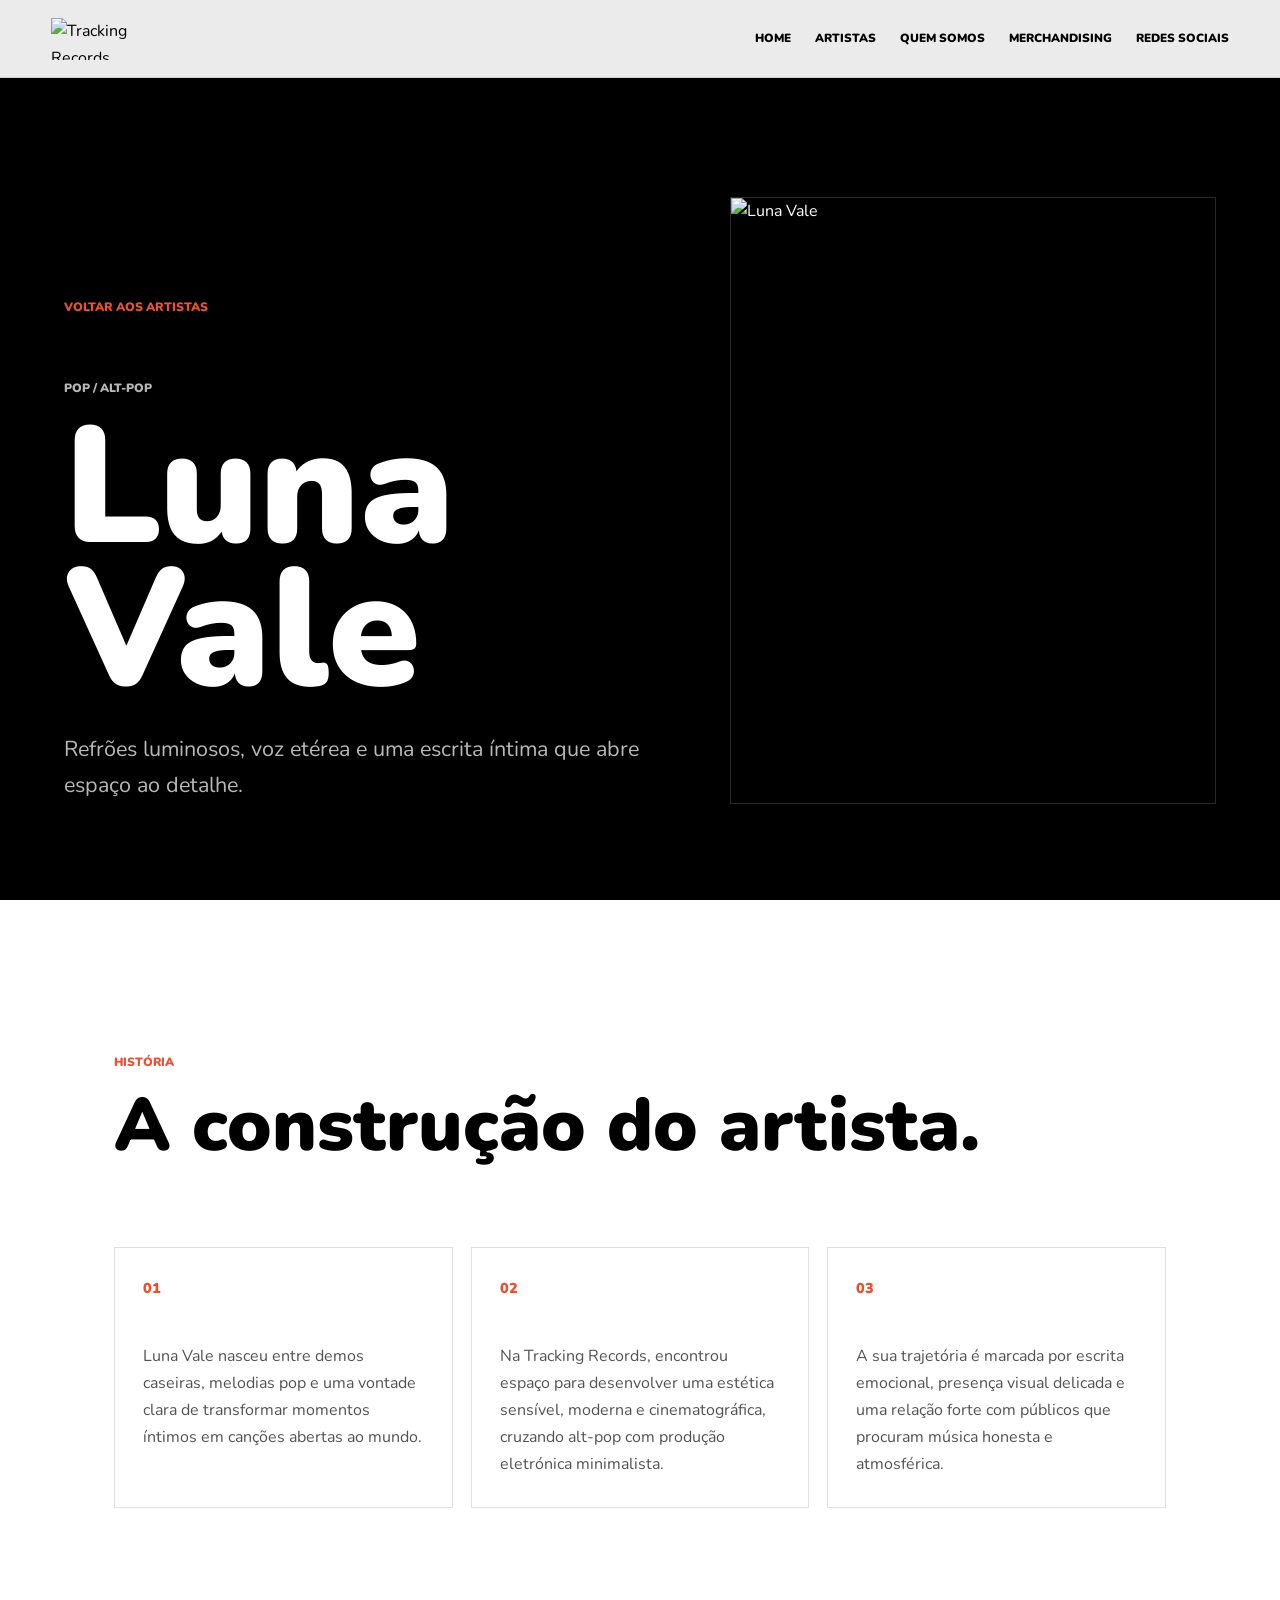
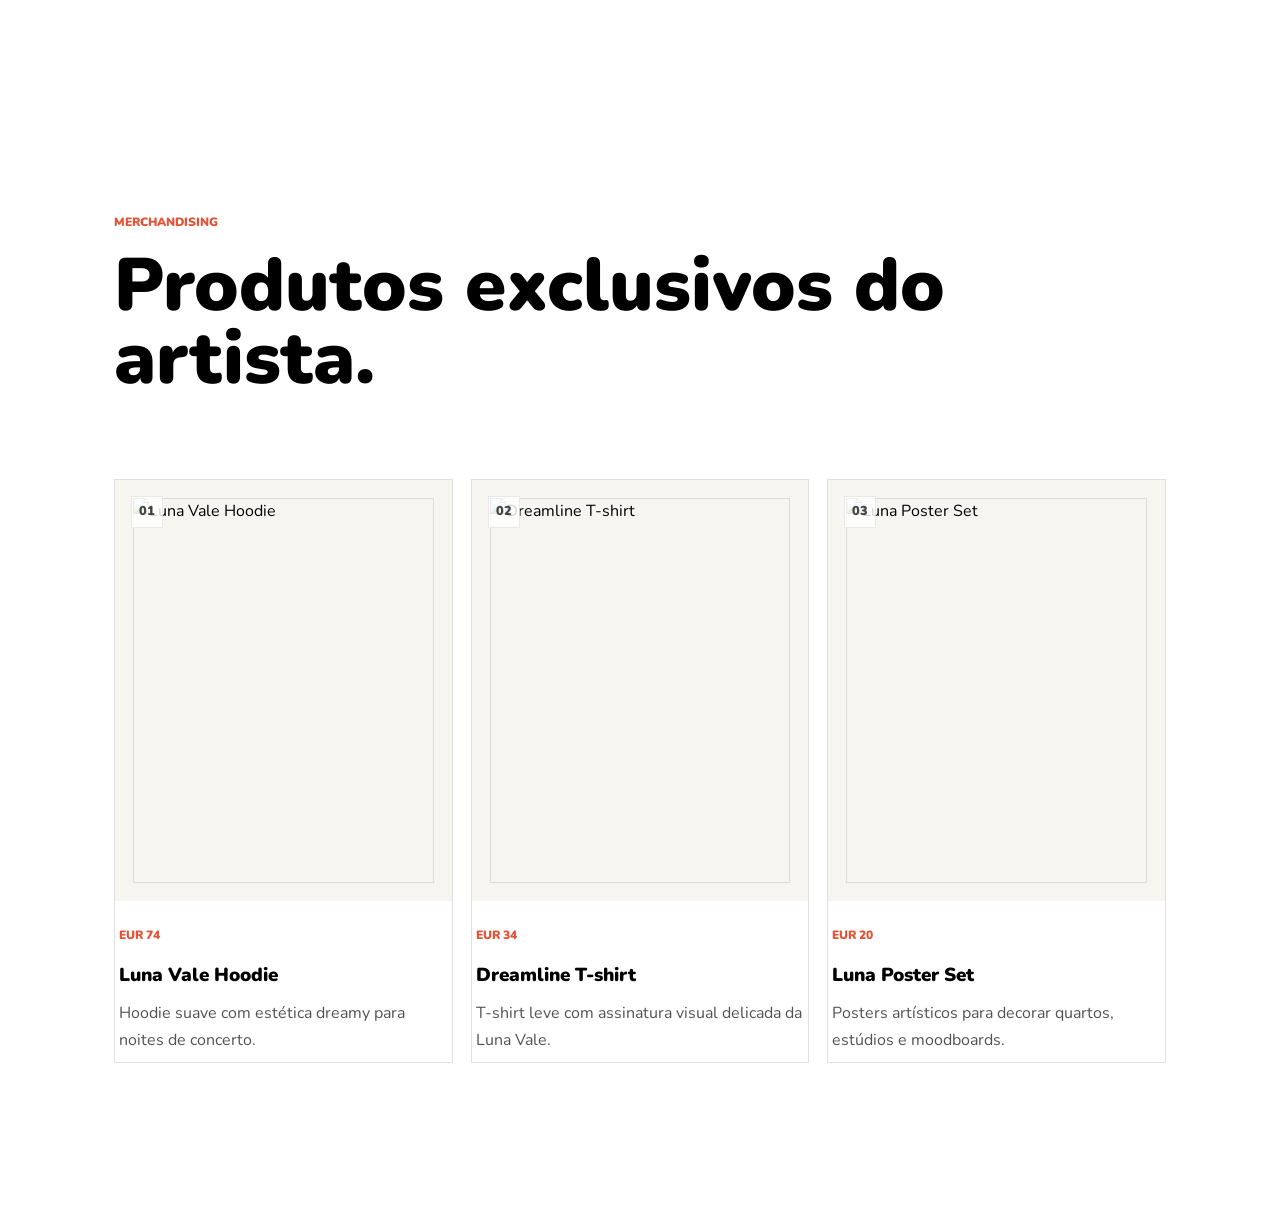
==== artist.html @ 0f78226b "Add files via upload" ====
<!DOCTYPE html>
<html lang="pt-PT">
  <head>
    <meta charset="UTF-8" />
    <meta name="viewport" content="width=device-width, initial-scale=1.0" />
    <meta
      name="description"
      content="Página de artista da Tracking Records com história e merchandising."
    />
    <title>Artista | Tracking Records</title>
    <link rel="preconnect" href="https://fonts.googleapis.com" />
    <link rel="preconnect" href="https://fonts.gstatic.com" crossorigin />
    <link
      href="https://fonts.googleapis.com/css2?family=Nunito:wght@300;400;500;600;700;800;900&display=swap"
      rel="stylesheet"
    />
    <link rel="stylesheet" href="style.css" />
  </head>
  <body>
    <header class="site-header" data-header>
      <a class="brand-mark" href="index.html#home" aria-label="Tracking Records - Home">
        <img src="assets/logo-tracking-records.svg" alt="Tracking Records" />
      </a>

      <button class="menu-toggle" type="button" aria-label="Abrir menu" data-menu-toggle>
        <span></span>
        <span></span>
      </button>

      <nav class="main-nav" aria-label="Navegação principal" data-nav>
        <a href="index.html#home">Home</a>
        <a href="index.html#artistas">Artistas</a>
        <a href="index.html#quem-somos">Quem Somos</a>
        <a href="index.html#merchandising">Merchandising</a>
        <a href="index.html#redes">Redes Sociais</a>
      </nav>
    </header>

    <main class="artist-page">
      <section class="artist-detail-hero section-dark">
        <div class="artist-detail-copy reveal">
          <a class="back-link" href="index.html#artistas">Voltar aos artistas</a>
          <p class="eyebrow" data-artist-genre></p>
          <h1 data-artist-name></h1>
          <p class="artist-detail-bio" data-artist-bio></p>
        </div>
        <div class="artist-detail-visual reveal">
          <img data-artist-image alt="" />
        </div>
      </section>

      <section class="content-section artist-story-section">
        <div class="section-heading reveal">
          <p class="eyebrow">História</p>
          <h2>A construção do artista.</h2>
        </div>
        <div class="artist-story" data-artist-story></div>
      </section>

      <section class="content-section artist-products-section">
        <div class="section-heading reveal">
          <p class="eyebrow">Merchandising</p>
          <h2>Produtos exclusivos do artista.</h2>
        </div>
        <div class="artist-products-grid" data-artist-products></div>
      </section>
    </main>

    <script src="artist-data.js"></script>
    <script src="artist-page.js"></script>
  </body>
</html>
---- style.css ----
:root {
  --black: #000000;
  --white: #ffffff;
  --terracotta: #e35336;
  --ink-soft: rgba(0, 0, 0, 0.68);
  --white-soft: rgba(255, 255, 255, 0.72);
  --line-dark: rgba(0, 0, 0, 0.12);
  --line-light: rgba(255, 255, 255, 0.16);
  --header-height: 78px;
  --max-width: 1180px;
}

* {
  box-sizing: border-box;
}

html {
  scroll-behavior: smooth;
}

body {
  margin: 0;
  background: var(--white);
  color: var(--black);
  font-family: "Nunito", Arial, sans-serif;
  font-size: 16px;
  line-height: 1.7;
}

body.menu-open {
  overflow: hidden;
}

a {
  color: inherit;
  text-decoration: none;
}

button,
a {
  -webkit-tap-highlight-color: transparent;
}

h1,
h2,
h3,
h4,
p {
  margin-top: 0;
}

h1 {
  font-size: clamp(4rem, 13vw, 10.75rem);
  font-weight: 900;
  letter-spacing: 0;
  line-height: 0.86;
  margin-bottom: 28px;
  max-width: 980px;
}

h2 {
  font-size: clamp(2.25rem, 5.8vw, 5.4rem);
  font-weight: 900;
  letter-spacing: 0;
  line-height: 0.98;
  margin-bottom: 28px;
}

h3 {
  font-size: 1.18rem;
  font-weight: 900;
  line-height: 1.18;
  margin-bottom: 14px;
}

h4 {
  font-size: 1rem;
  font-weight: 900;
  margin-bottom: 8px;
}

p {
  color: var(--ink-soft);
  margin-bottom: 0;
}

.section-dark {
  background: var(--black);
  color: var(--white);
}

.section-dark p {
  color: var(--white-soft);
}

/* Fixed navigation */
.site-header {
  align-items: center;
  background: rgba(255, 255, 255, 0.92);
  border-bottom: 1px solid var(--line-dark);
  display: flex;
  gap: 28px;
  height: var(--header-height);
  justify-content: space-between;
  left: 0;
  padding: 0 clamp(18px, 4vw, 56px);
  position: fixed;
  right: 0;
  top: 0;
  transition: background 240ms ease, height 240ms ease;
  z-index: 30;
}

.site-header.is-scrolled {
  background: rgba(255, 255, 255, 0.98);
  height: 66px;
}

.brand-mark {
  align-items: center;
  display: inline-flex;
  flex: 0 0 auto;
  min-width: 96px;
}

.brand-mark img {
  display: block;
  height: 42px;
  max-width: 128px;
  object-fit: contain;
  width: auto;
}

.site-header.is-scrolled .brand-mark img {
  height: 36px;
}

.main-nav {
  align-items: center;
  display: flex;
  flex-wrap: wrap;
  gap: 12px 24px;
  justify-content: flex-end;
}

.main-nav a {
  font-size: 0.74rem;
  font-weight: 900;
  position: relative;
  text-transform: uppercase;
}

.main-nav a::after {
  background: var(--terracotta);
  bottom: -8px;
  content: "";
  height: 2px;
  left: 0;
  position: absolute;
  transform: scaleX(0);
  transform-origin: right;
  transition: transform 220ms ease;
  width: 100%;
}

.main-nav a:hover::after {
  transform: scaleX(1);
  transform-origin: left;
}

.menu-toggle {
  align-items: center;
  background: transparent;
  border: 0;
  cursor: pointer;
  display: none;
  height: 44px;
  justify-content: center;
  padding: 0;
  width: 44px;
}

.menu-toggle span {
  background: var(--black);
  display: block;
  height: 2px;
  position: absolute;
  transition: transform 220ms ease;
  width: 25px;
}

.menu-toggle span:first-child {
  transform: translateY(-5px);
}

.menu-toggle span:last-child {
  transform: translateY(5px);
}

.menu-open .menu-toggle span:first-child {
  transform: rotate(45deg);
}

.menu-open .menu-toggle span:last-child {
  transform: rotate(-45deg);
}

/* Hero with editorial placeholder art */
.hero {
  background:
    linear-gradient(90deg, rgba(0, 0, 0, 0.82), rgba(0, 0, 0, 0.46)),
    linear-gradient(180deg, rgba(0, 0, 0, 0.22), rgba(0, 0, 0, 0.88)),
    url("assets/banner-concerto-cinematico.png") center / cover no-repeat;
  min-height: min(112svh, 1180px);
  overflow: hidden;
  padding: 0;
  position: relative;
}

.hero-content {
  bottom: clamp(58px, 8vw, 108px);
  left: clamp(30px, 8vw, 120px);
  max-width: 860px;
  position: absolute;
  right: 28px;
}

.hero-copy {
  color: rgba(255, 255, 255, 0.82);
  font-size: clamp(1.08rem, 2vw, 1.45rem);
  max-width: 610px;
}

.button-row {
  display: flex;
  flex-wrap: wrap;
  gap: 12px;
  margin-top: 30px;
}

.button {
  align-items: center;
  border: 1px solid currentColor;
  display: inline-flex;
  font-size: 0.78rem;
  font-weight: 900;
  justify-content: center;
  min-height: 48px;
  padding: 0 20px;
  text-transform: uppercase;
  transition: background 220ms ease, border-color 220ms ease, color 220ms ease, transform 220ms ease;
}

.button:hover {
  transform: translateY(-3px);
}

.button-primary {
  background: var(--terracotta);
  border-color: var(--terracotta);
  color: var(--white);
}

.button-secondary {
  background: transparent;
  color: var(--white);
}

.button-secondary:hover {
  background: var(--white);
  color: var(--black);
}

.eyebrow,
.card-kicker,
.offer-number {
  color: var(--terracotta);
  display: block;
  font-size: 0.75rem;
  font-weight: 900;
  letter-spacing: 0;
  margin-bottom: 18px;
  text-transform: uppercase;
}

.intro-strip {
  margin: 0 auto;
  max-width: var(--max-width);
  padding: clamp(76px, 13vw, 168px) clamp(20px, 5vw, 64px);
}

.intro-strip p {
  color: var(--black);
  font-size: clamp(1.6rem, 3.8vw, 4rem);
  font-weight: 900;
  line-height: 1.08;
  max-width: 1050px;
}

.content-section {
  margin: 0 auto;
  max-width: var(--max-width);
  padding: clamp(82px, 12vw, 152px) clamp(20px, 5vw, 64px);
}

.artists-section {
  padding-top: clamp(88px, 12vw, 160px);
}

.artist-grid {
  display: grid;
  gap: 18px;
  grid-template-columns: repeat(3, minmax(0, 1fr));
}

.artist-card {
  border: 1px solid var(--line-dark);
  color: inherit;
  display: block;
  overflow: hidden;
  transition: border-color 220ms ease, transform 220ms ease;
}

.artist-card:hover {
  border-color: var(--terracotta);
  transform: translateY(-6px);
}

.artist-visual {
  aspect-ratio: 4 / 5;
  background: var(--black);
  overflow: hidden;
  position: relative;
}

.artist-visual::after {
  background: linear-gradient(180deg, transparent 0%, rgba(0, 0, 0, 0.1) 46%, rgba(0, 0, 0, 0.8) 100%);
  content: "";
  inset: 0;
  position: absolute;
  z-index: 1;
}

.artist-visual img {
  display: block;
  height: 100%;
  object-fit: cover;
  transition: transform 420ms ease;
  width: 100%;
}

.artist-card:hover .artist-visual img {
  transform: scale(1.04);
}

.artist-number {
  color: var(--terracotta);
  font-size: 0.78rem;
  font-weight: 900;
  left: 18px;
  position: absolute;
  top: 16px;
  z-index: 2;
}

.artist-copy {
  display: grid;
  gap: 10px;
  min-height: 178px;
  padding: 22px 22px 26px;
}

.artist-genre {
  color: var(--terracotta);
  font-size: 0.74rem;
  font-weight: 900;
  text-transform: uppercase;
}

.artist-copy p {
  max-width: 28ch;
}

.artist-detail-hero {
  align-items: end;
  display: grid;
  gap: clamp(36px, 7vw, 92px);
  grid-template-columns: minmax(0, 0.95fr) minmax(320px, 0.8fr);
  min-height: 100svh;
  padding: calc(var(--header-height) + 56px) clamp(20px, 5vw, 64px) clamp(56px, 8vw, 96px);
}

.artist-detail-copy {
  max-width: 760px;
}

.artist-detail-copy h1 {
  font-size: clamp(4.6rem, 13vw, 12rem);
}

.artist-detail-bio {
  color: rgba(255, 255, 255, 0.78);
  font-size: clamp(1rem, 2vw, 1.35rem);
  max-width: 620px;
}

.back-link {
  color: var(--terracotta);
  display: inline-flex;
  font-size: 0.76rem;
  font-weight: 900;
  margin-bottom: clamp(28px, 5vw, 60px);
  text-transform: uppercase;
}

.artist-detail-visual {
  aspect-ratio: 4 / 5;
  border: 1px solid var(--line-light);
  overflow: hidden;
}

.artist-detail-visual img {
  display: block;
  height: 100%;
  object-fit: cover;
  width: 100%;
}

.artist-story {
  display: grid;
  gap: 18px;
  grid-template-columns: repeat(3, minmax(0, 1fr));
}

.story-panel {
  border: 1px solid var(--line-dark);
  min-height: 260px;
  padding: 28px;
}

.story-index {
  color: var(--terracotta);
  display: block;
  font-size: 0.9rem;
  font-weight: 900;
  margin-bottom: 42px;
}

.artist-products-grid {
  display: grid;
  gap: 18px;
  grid-template-columns: repeat(3, minmax(0, 1fr));
}

.artist-product-card {
  border: 1px solid var(--line-dark);
  transition: border-color 220ms ease, transform 220ms ease;
}

.artist-product-card:hover {
  border-color: var(--terracotta);
  transform: translateY(-6px);
}

.artist-product-visual {
  aspect-ratio: 4 / 5;
  background: #f7f5f0;
  color: var(--black);
  display: flex;
  align-items: center;
  justify-content: center;
  overflow: hidden;
  padding: clamp(10px, 2vw, 18px);
  position: relative;
}

.artist-product-visual::after {
  border: 1px solid rgba(0, 0, 0, 0.1);
  content: "";
  inset: 18px;
  pointer-events: none;
  position: absolute;
  z-index: 2;
}

.artist-product-visual img {
  display: block;
  height: 100%;
  object-fit: contain;
  transition: transform 420ms ease;
  width: 100%;
}

.artist-product-visual .merch-number {
  background: rgba(255, 255, 255, 0.82);
  border: 1px solid rgba(0, 0, 0, 0.08);
  color: rgba(0, 0, 0, 0.72);
  left: 16px;
  padding: 4px 7px;
  top: 16px;
}

.artist-product-card:hover .artist-product-visual img {
  transform: scale(1.015);
}

.artist-product-copy {
  padding: 24px 4px 8px;
}

.content-section.section-dark {
  max-width: none;
}

.content-section.section-dark > * {
  margin-left: auto;
  margin-right: auto;
  max-width: var(--max-width);
}

.split-section,
.offer-section,
.mission-section {
  display: grid;
  gap: clamp(42px, 7vw, 92px);
  grid-template-columns: minmax(0, 0.92fr) minmax(300px, 1fr);
}

.section-copy p:not(.eyebrow),
.section-heading p:not(.eyebrow) {
  max-width: 700px;
}

.about-copy h2 {
  font-size: clamp(2rem, 4.1vw, 4rem);
  line-height: 1.02;
  max-width: 620px;
}

.editorial-image {
  aspect-ratio: 4 / 5;
  background: var(--black);
  overflow: hidden;
  position: relative;
}

.editorial-image::before {
  background:
    linear-gradient(180deg, transparent 0 72%, rgba(227, 83, 54, 0.36) 72% 73%, transparent 73%),
    linear-gradient(180deg, rgba(0, 0, 0, 0.08), rgba(0, 0, 0, 0.18));
  content: "";
  inset: 0;
  pointer-events: none;
  position: absolute;
  z-index: 1;
}

.editorial-image::after {
  border: 1px solid rgba(255, 255, 255, 0.18);
  content: "";
  inset: 20px;
  pointer-events: none;
  position: absolute;
  z-index: 2;
}

.editorial-image img {
  display: block;
  height: 100%;
  object-fit: cover;
  width: 100%;
}

.section-heading {
  margin-bottom: clamp(42px, 7vw, 84px);
}

.timeline {
  display: grid;
  gap: 0;
}

.timeline article {
  border-top: 1px solid var(--line-light);
  display: grid;
  gap: 24px;
  grid-template-columns: 90px minmax(180px, 0.48fr) minmax(0, 1fr);
  padding: 30px 0;
}

.timeline article:last-child {
  border-bottom: 1px solid var(--line-light);
}

.timeline span {
  color: var(--terracotta);
  font-weight: 900;
}

.festival-region {
  display: grid;
  gap: 32px;
  grid-template-columns: minmax(240px, 0.35fr) minmax(0, 1fr);
  margin-top: clamp(54px, 8vw, 96px);
}

.festival-grid,
.service-grid,
.value-grid,
.merch-grid {
  display: grid;
  gap: 18px;
  grid-template-columns: repeat(3, minmax(0, 1fr));
}

.festival-card,
.service-card,
.value-card,
.merch-card {
  border: 1px solid var(--line-dark);
  padding: 26px;
  transition: border-color 220ms ease, transform 220ms ease;
}

.festival-card {
  border-color: var(--line-light);
  min-height: 160px;
}

.festival-card:hover,
.service-card:hover,
.value-card:hover,
.merch-card:hover {
  border-color: var(--terracotta);
  transform: translateY(-6px);
}

.service-card {
  min-height: 270px;
}

.icon-badge {
  align-items: center;
  border: 1px solid var(--terracotta);
  color: var(--terracotta);
  display: inline-flex;
  font-size: 0.76rem;
  font-weight: 900;
  height: 42px;
  justify-content: center;
  margin-bottom: 44px;
  width: 42px;
}

.offer-list {
  border-top: 1px solid var(--line-light);
}

.offer-item {
  border-bottom: 1px solid var(--line-light);
  padding: 26px 0;
}

.offer-number {
  margin-bottom: 10px;
}

.mission-section {
  max-width: none;
  padding-left: 0;
  padding-right: 0;
}

.mission-panel {
  padding: clamp(54px, 8vw, 92px) clamp(20px, 5vw, 64px);
}

.mission-panel:first-child {
  background: var(--black);
  color: var(--white);
}

.mission-panel:first-child p:not(.eyebrow) {
  color: var(--white-soft);
}

.mission-panel:last-child {
  border-bottom: 1px solid var(--line-dark);
  border-top: 1px solid var(--line-dark);
}

.value-card {
  background:
    linear-gradient(180deg, rgba(227, 83, 54, 0.12) 0 64px, rgba(255, 255, 255, 0.98) 64px 100%);
  display: flex;
  flex-direction: column;
  gap: 14px;
  justify-content: flex-start;
  min-height: 240px;
  overflow: hidden;
  position: relative;
}

.value-card::before {
  background:
    linear-gradient(135deg, rgba(227, 83, 54, 0.08), transparent 38%),
    linear-gradient(180deg, transparent 0 68%, rgba(0, 0, 0, 0.03) 68% 69%, transparent 69% 100%);
  content: "";
  inset: 0;
  pointer-events: none;
  position: absolute;
}

.value-card > * {
  position: relative;
  z-index: 1;
}

.value-index {
  color: var(--terracotta);
  font-size: 0.92rem;
  font-weight: 900;
  letter-spacing: 0;
  margin-bottom: 40px;
  text-transform: uppercase;
}

.merch-section {
  padding-top: clamp(40px, 7vw, 92px);
}

.merch-card {
  padding: 0;
}

.merch-visual {
  align-items: center;
  aspect-ratio: 4 / 5;
  background: #f7f5f0;
  color: var(--black);
  display: flex;
  justify-content: center;
  overflow: hidden;
  position: relative;
}

.merch-visual::after {
  border: 1px solid rgba(0, 0, 0, 0.1);
  content: "";
  inset: 18px;
  pointer-events: none;
  position: absolute;
  z-index: 2;
}

.product-photo {
  align-items: center;
  background: #f7f5f0;
  display: flex;
  inset: 0;
  justify-content: center;
  opacity: 0;
  position: absolute;
  transition: opacity 700ms ease;
}

.product-photo:nth-child(1) {
  animation: productPhotoFade 16s infinite;
}

.product-photo:nth-child(2) {
  animation: productPhotoFade 16s infinite 4s;
}

.product-photo:nth-child(3) {
  animation: productPhotoFade 16s infinite 8s;
}

.product-photo:nth-child(4) {
  animation: productPhotoFade 16s infinite 12s;
}

.product-photo span {
  color: rgba(0, 0, 0, 0.58);
  font-size: 0.76rem;
  font-weight: 900;
  text-transform: uppercase;
  z-index: 1;
}

.product-photo img {
  display: block;
  height: 100%;
  object-fit: cover;
  width: 100%;
}

@keyframes productPhotoFade {
  0%,
  20% {
    opacity: 1;
  }

  25%,
  95% {
    opacity: 0;
  }

  100% {
    opacity: 1;
  }
}

.merch-number {
  color: var(--terracotta);
  font-size: 0.8rem;
  font-weight: 900;
  left: 24px;
  position: absolute;
  top: 22px;
  z-index: 3;
}

.media-label {
  color: rgba(255, 255, 255, 0.7);
  font-size: 0.76rem;
  font-weight: 900;
  text-transform: uppercase;
  z-index: 1;
}

.merch-copy {
  padding: 24px 4px 8px;
}

.artist-actions,
.merch-actions {
  display: flex;
  justify-content: center;
  margin-top: clamp(30px, 5vw, 54px);
}

.more-button {
  background: var(--terracotta);
  border-color: var(--terracotta);
  color: var(--white);
  cursor: pointer;
  min-width: 168px;
}

.site-modal {
  align-items: center;
  background: rgba(0, 0, 0, 0.64);
  display: flex;
  inset: 0;
  justify-content: center;
  opacity: 0;
  padding: 22px;
  pointer-events: none;
  position: fixed;
  transition: opacity 220ms ease;
  z-index: 60;
}

.site-modal.is-open {
  opacity: 1;
  pointer-events: auto;
}

.site-modal-panel {
  background: var(--white);
  border: 1px solid var(--line-dark);
  color: var(--black);
  max-width: 430px;
  padding: 34px;
  position: relative;
  width: min(100%, 430px);
}

.site-modal-panel h3 {
  font-size: 1.45rem;
  margin-bottom: 12px;
}

.modal-close {
  align-items: center;
  background: var(--terracotta);
  border: 0;
  color: var(--white);
  cursor: pointer;
  display: inline-flex;
  font-size: 1.25rem;
  font-weight: 900;
  height: 36px;
  justify-content: center;
  line-height: 1;
  padding: 0;
  position: absolute;
  right: 14px;
  top: 14px;
  width: 36px;
}

.modal-open {
  overflow: hidden;
}

.site-footer {
  align-items: end;
  display: grid;
  gap: 38px;
  grid-template-columns: minmax(0, 0.8fr) minmax(300px, 1fr);
  padding: clamp(58px, 8vw, 92px) clamp(20px, 5vw, 64px);
}

.footer-main {
  max-width: 520px;
}

.footer-brand {
  color: var(--terracotta);
  font-size: 1.2rem;
  font-weight: 900;
  margin-bottom: 10px;
  text-transform: uppercase;
}

.social-grid {
  display: grid;
  gap: 0;
}

.social-grid a {
  border-top: 1px solid var(--line-light);
  display: flex;
  font-size: 0.88rem;
  font-weight: 900;
  justify-content: space-between;
  padding: 18px 0;
  transition: color 220ms ease;
}

.social-grid a:last-child {
  border-bottom: 1px solid var(--line-light);
}

.social-grid a:hover {
  color: var(--terracotta);
}

.social-grid span {
  color: var(--white-soft);
  font-weight: 700;
}

.reveal {
  opacity: 0;
  transform: translateY(24px);
  transition: opacity 720ms ease, transform 720ms ease;
}

.reveal.is-visible {
  opacity: 1;
  transform: translateY(0);
}

@media (max-width: 1120px) {
  .main-nav {
    gap: 10px 16px;
  }

  .main-nav a {
    font-size: 0.68rem;
  }
}

@media (max-width: 980px) {
  .split-section,
  .offer-section,
  .mission-section,
  .festival-region,
  .artist-detail-hero,
  .site-footer {
    grid-template-columns: 1fr;
  }

  .festival-grid,
  .service-grid,
  .value-grid,
  .merch-grid,
  .artist-grid,
  .artist-story,
  .artist-products-grid {
    grid-template-columns: repeat(2, minmax(0, 1fr));
  }

  .artist-detail-visual {
    max-width: 560px;
  }

  .timeline article {
    grid-template-columns: 70px minmax(0, 1fr);
  }

  .timeline p {
    grid-column: 2;
  }
}

@media (max-width: 760px) {
  :root {
    --header-height: 70px;
  }

  .menu-toggle {
    display: inline-flex;
  }

  .main-nav {
    align-items: flex-start;
    background: var(--black);
    color: var(--white);
    flex-direction: column;
    flex-wrap: nowrap;
    gap: 0;
    inset: var(--header-height) 0 0;
    justify-content: flex-start;
    opacity: 0;
    overflow: auto;
    padding: 24px;
    pointer-events: none;
    position: fixed;
    transform: translateY(-10px);
    transition: opacity 220ms ease, transform 220ms ease;
  }

  .menu-open .main-nav {
    opacity: 1;
    pointer-events: auto;
    transform: translateY(0);
  }

  .main-nav a {
    border-bottom: 1px solid var(--line-light);
    font-size: 1rem;
    padding: 15px 0;
    width: 100%;
  }

  .hero {
    min-height: 96svh;
  }

  .hero-content {
    bottom: 44px;
    left: 28px;
  }

  h1 {
    font-size: clamp(3.35rem, 18vw, 6rem);
  }

  h2 {
    font-size: clamp(2rem, 11vw, 3.4rem);
  }

  .about-copy h2 {
    font-size: clamp(2rem, 10vw, 3rem);
  }

  .button {
    width: 100%;
  }

  .festival-grid,
  .service-grid,
  .value-grid,
  .merch-grid,
  .artist-grid,
  .artist-story,
  .artist-products-grid {
    grid-template-columns: 1fr;
  }

  .artist-detail-hero {
    min-height: auto;
    padding-top: calc(var(--header-height) + 42px);
  }

  .artist-detail-copy h1 {
    font-size: clamp(3.4rem, 18vw, 6rem);
  }

  .service-card,
  .value-card {
    min-height: 230px;
  }

  .timeline article {
    grid-template-columns: 1fr;
  }

  .timeline p {
    grid-column: auto;
  }

  .social-grid a {
    align-items: flex-start;
    flex-direction: column;
    gap: 4px;
  }
}

@media (prefers-reduced-motion: reduce) {
  *,
  *::before,
  *::after {
    scroll-behavior: auto !important;
    transition-duration: 0.01ms !important;
  }
}
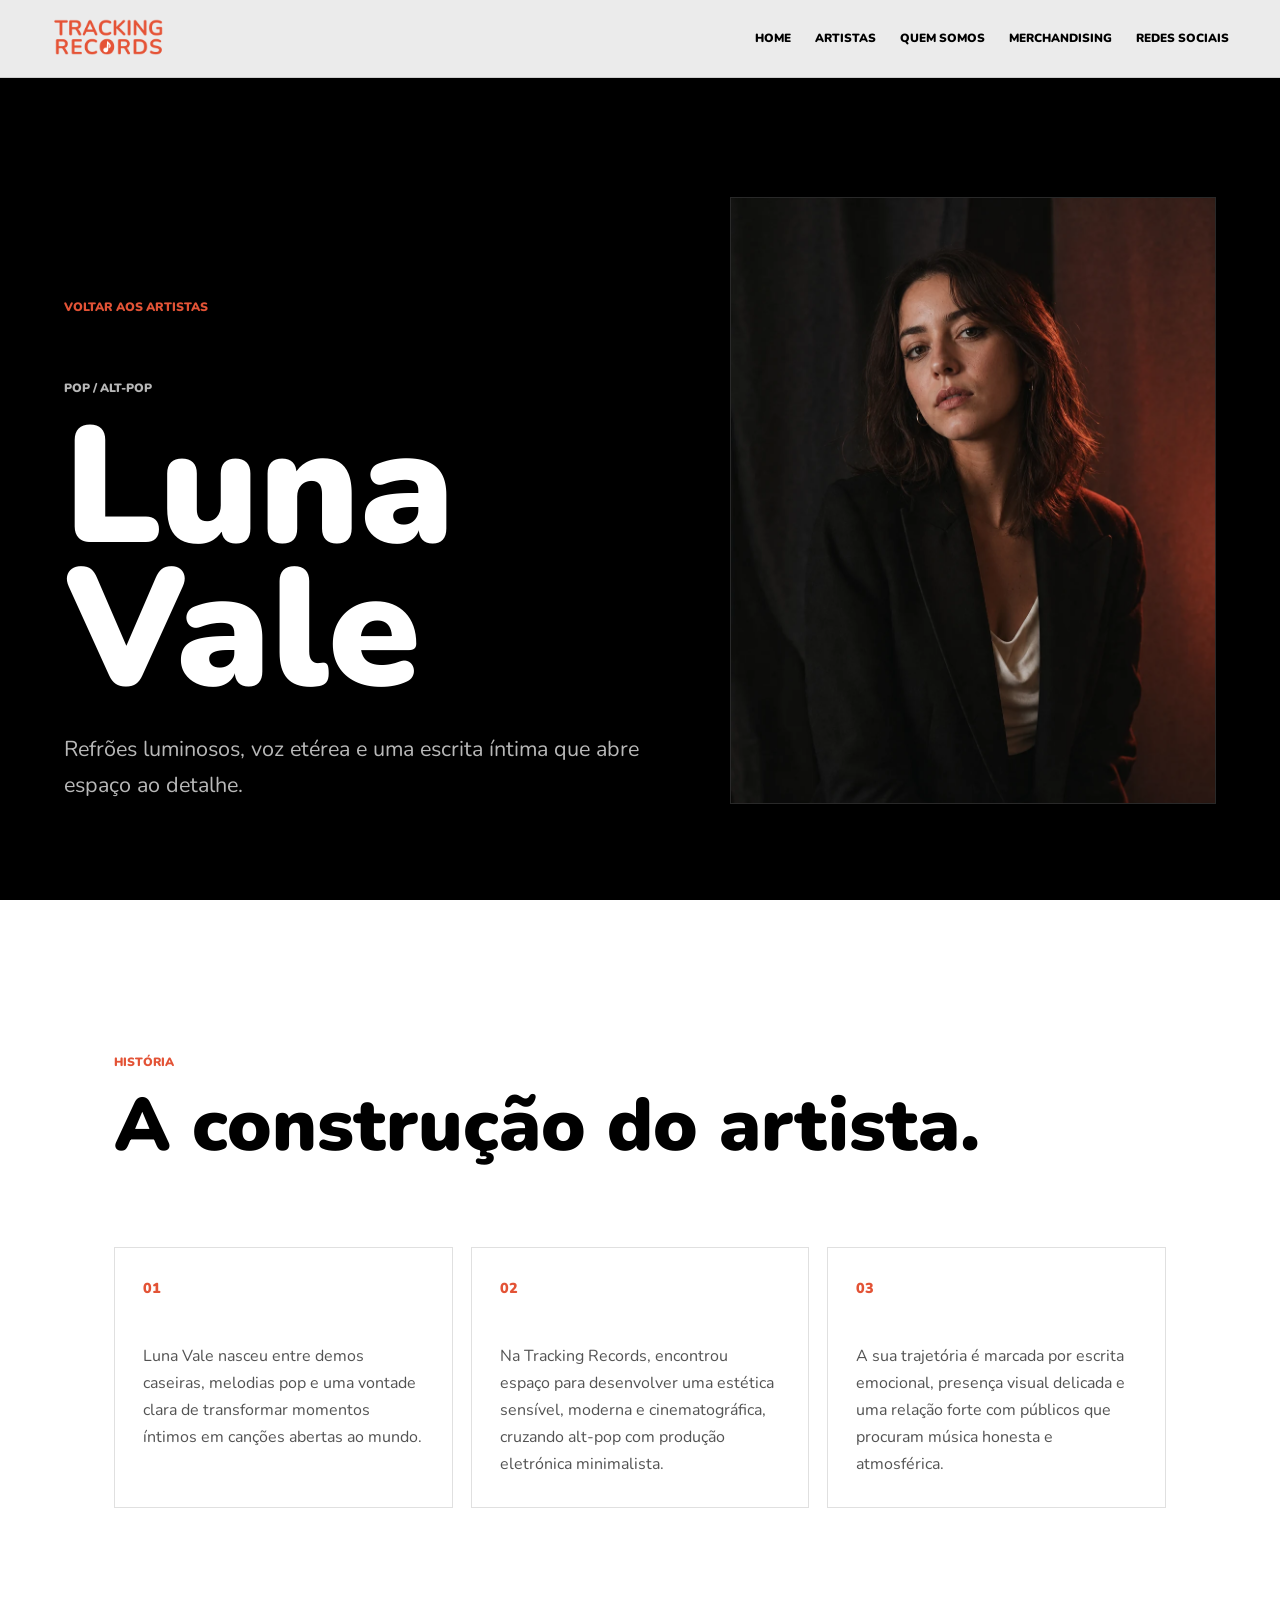
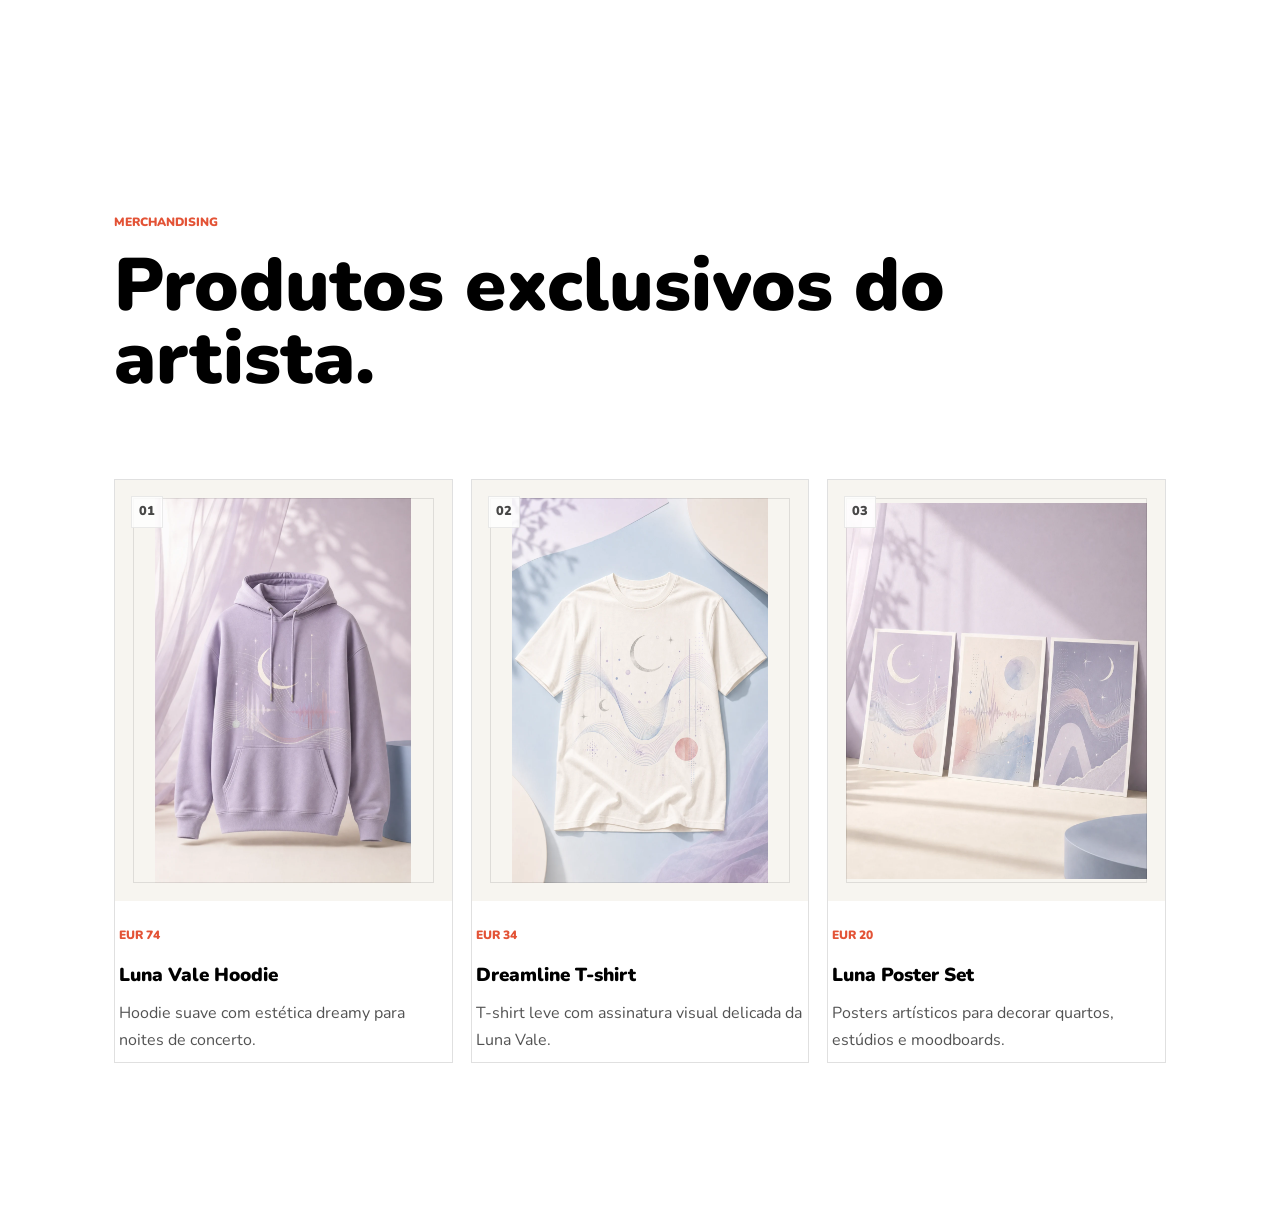
==== commit 65374d42: "Add files via upload" ====
--- a/artist.html
+++ b/artist.html
@@ -19,7 +19,7 @@
   <body>
     <header class="site-header" data-header>
       <a class="brand-mark" href="index.html#home" aria-label="Tracking Records - Home">
-        <img src="assets/logo-tracking-records.svg" alt="Tracking Records" />
+        <img src="assets/Logo/Artboard 7.png" alt="Tracking Records" />
       </a>
 
       <button class="menu-toggle" type="button" aria-label="Abrir menu" data-menu-toggle>
--- a/style.css
+++ b/style.css
@@ -125,14 +125,14 @@
 
 .brand-mark img {
   display: block;
-  height: 42px;
-  max-width: 128px;
+  height: 150px;
+  max-width: 200px;
   object-fit: contain;
   width: auto;
 }
 
 .site-header.is-scrolled .brand-mark img {
-  height: 36px;
+  height: 150px;
 }
 
 .main-nav {
@@ -210,7 +210,7 @@
   background:
     linear-gradient(90deg, rgba(0, 0, 0, 0.82), rgba(0, 0, 0, 0.46)),
     linear-gradient(180deg, rgba(0, 0, 0, 0.22), rgba(0, 0, 0, 0.88)),
-    url("assets/banner-concerto-cinematico.png") center / cover no-repeat;
+    url("assets/sections/banner-concerto-cinematico.webp") center / cover no-repeat;
   min-height: min(112svh, 1180px);
   overflow: hidden;
   padding: 0;
@@ -727,6 +727,70 @@
 
 .merch-section {
   padding-top: clamp(40px, 7vw, 92px);
+}
+
+.merch-grid.merch-carousel {
+  display: block;
+  grid-template-columns: none;
+  overflow: visible;
+  padding-inline: clamp(48px, 5vw, 76px);
+  position: relative;
+}
+
+.merch-carousel-viewport {
+  overflow: hidden;
+}
+
+.merch-carousel-track {
+  display: flex;
+  gap: 18px;
+  transition: transform 640ms cubic-bezier(0.22, 1, 0.36, 1);
+  will-change: transform;
+}
+
+.merch-carousel-card {
+  flex: 0 0 calc((100% - 36px) / 3);
+  min-width: 0;
+}
+
+.merch-carousel-button {
+  align-items: center;
+  background: var(--white);
+  border: 1px solid var(--line-dark);
+  border-radius: 50%;
+  color: var(--black);
+  cursor: pointer;
+  display: inline-flex;
+  font-family: inherit;
+  font-size: 2.1rem;
+  font-weight: 900;
+  height: 48px;
+  justify-content: center;
+  line-height: 1;
+  padding: 0 0 4px;
+  position: absolute;
+  top: clamp(180px, 18vw, 300px);
+  transform: translateY(-50%);
+  transition: background 220ms ease, border-color 220ms ease, color 220ms ease, transform 220ms ease;
+  width: 48px;
+  z-index: 5;
+}
+
+.merch-carousel-button:hover,
+.merch-carousel-button:focus-visible {
+  background: var(--black);
+  border-color: var(--black);
+  color: var(--white);
+  outline: none;
+  transform: translateY(-50%) scale(1.04);
+}
+
+.merch-carousel-button-prev {
+  left: 0;
+}
+
+.merch-carousel-button-next {
+  right: 0;
 }
 
 .merch-card {
@@ -992,6 +1056,14 @@
   .artist-story,
   .artist-products-grid {
     grid-template-columns: repeat(2, minmax(0, 1fr));
+  }
+
+  .merch-grid.merch-carousel {
+    padding-inline: 48px;
+  }
+
+  .merch-carousel-card {
+    flex-basis: calc((100% - 18px) / 2);
   }
 
   .artist-detail-visual {
@@ -1082,6 +1154,20 @@
     grid-template-columns: 1fr;
   }
 
+  .merch-grid.merch-carousel {
+    padding-inline: 42px;
+  }
+
+  .merch-carousel-card {
+    flex-basis: 100%;
+  }
+
+  .merch-carousel-button {
+    font-size: 1.7rem;
+    height: 40px;
+    width: 40px;
+  }
+
   .artist-detail-hero {
     min-height: auto;
     padding-top: calc(var(--header-height) + 42px);
